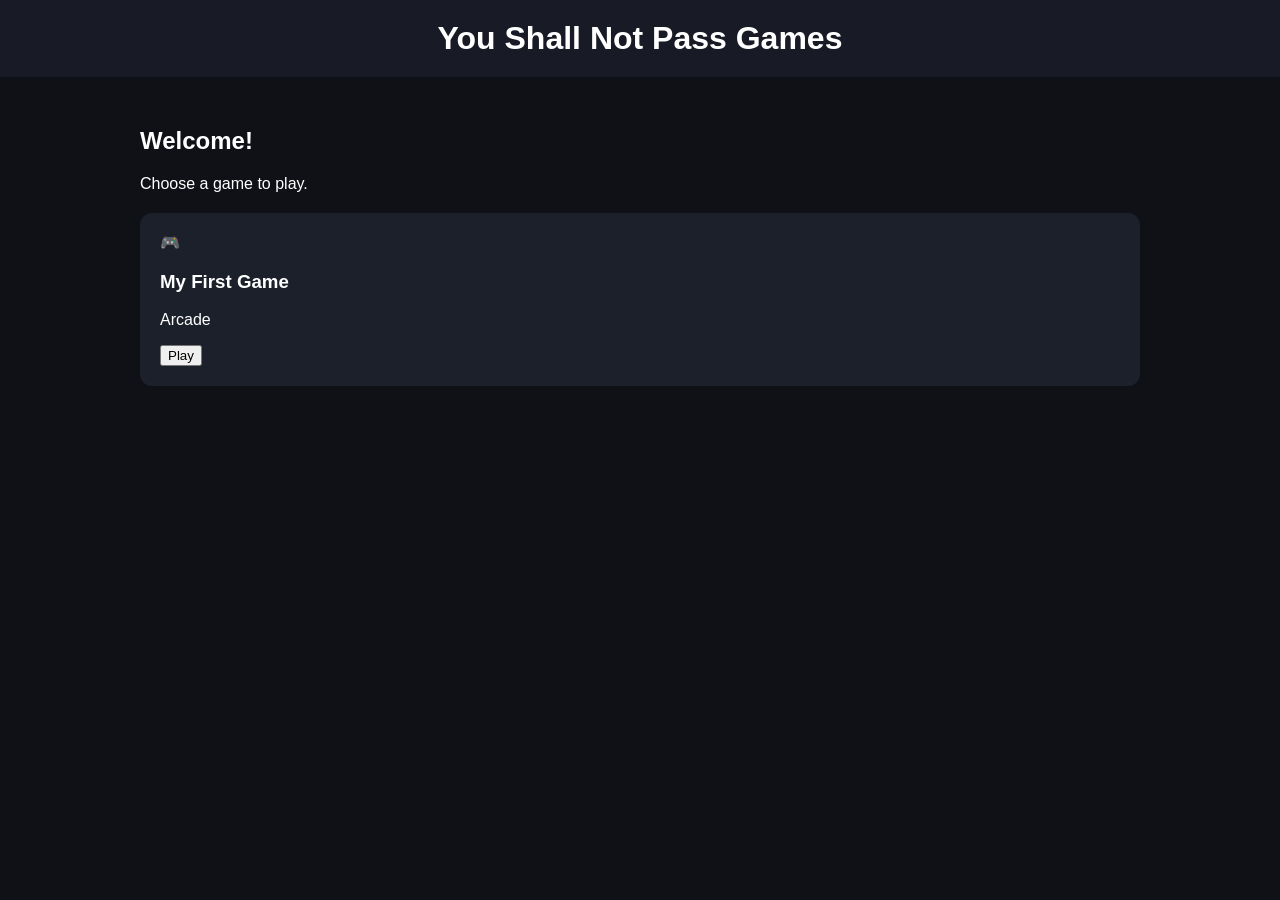
==== index.html @ f9cc908d "Update index.html" ====
<!DOCTYPE html>
<html>
<head>
    <title>You Shall Not Pass Games</title>
    <link rel="stylesheet" href="style.css">
</head>

<body>

    <header>
        <h1>You Shall Not Pass Games</h1>
    </header>

    <main>
        <h2>Welcome!</h2>
        <p>Choose a game to play.</p>

        <div class="game-card">
            <div class="game-image">
                🎮
            </div>

            <h3>My First Game</h3>

            <p>Arcade</p>

            <button>Play</button>
        </div>
    </main>

</body>
</html>
---- style.css ----
body {
    margin: 0;
    font-family: Arial, sans-serif;
    background: #0f1117;
    color: white;
}

header {
    background: #181b25;
    padding: 20px;
    text-align: center;
}

header h1 {
    margin: 0;
    font-size: 32px;
}

main {
    max-width: 1000px;
    margin: auto;
    padding: 30px 20px;
}

.game-card {
    background: #1c202b;
    border-radius: 12px;
    padding: 20px;
    margin-top: 20px;
}
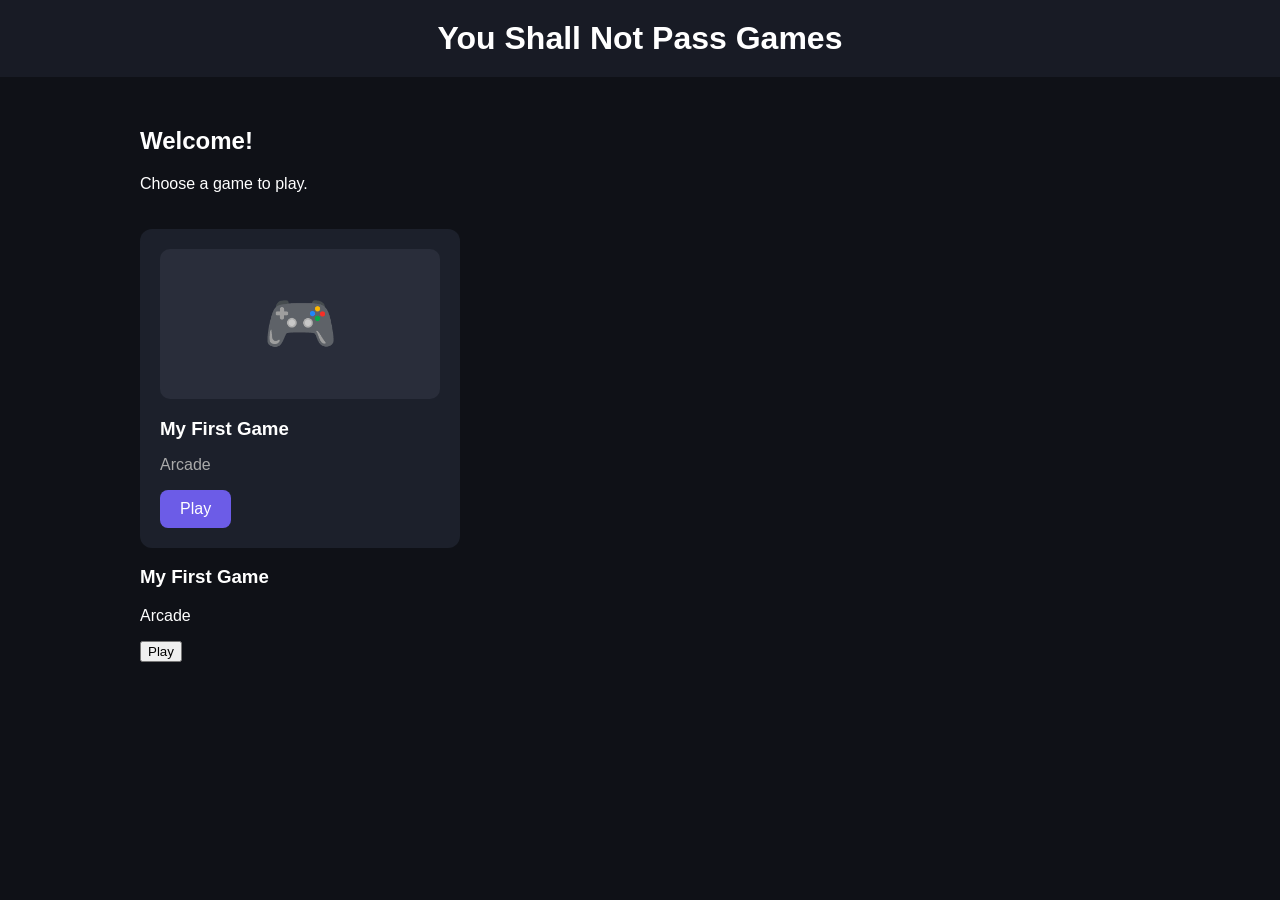
==== commit 16a88afc: "Update index.html" ====
--- a/index.html
+++ b/index.html
@@ -15,11 +15,21 @@
         <h2>Welcome!</h2>
         <p>Choose a game to play.</p>
 
-        <div class="game-card">
-            <div class="game-image">
-                🎮
-            </div>
+<div class="games">
 
+    <div class="game-card">
+        <div class="game-image">
+            🎮
+        </div>
+
+        <h3>My First Game</h3>
+
+        <p>Arcade</p>
+
+        <button>Play</button>
+    </div>
+
+</div>
             <h3>My First Game</h3>
 
             <p>Arcade</p>
--- a/style.css
+++ b/style.css
@@ -21,10 +21,45 @@
     margin: auto;
     padding: 30px 20px;
 }
-
+.games {
+    display: grid;
+    grid-template-columns: repeat(3, 1fr);
+    gap: 20px;
+}
 .game-card {
     background: #1c202b;
     border-radius: 12px;
     padding: 20px;
     margin-top: 20px;
 }
+.game-image {
+    height: 150px;
+    background: #292d3a;
+    border-radius: 10px;
+    display: flex;
+    align-items: center;
+    justify-content: center;
+    font-size: 60px;
+}
+
+.game-card h3 {
+    margin-bottom: 5px;
+}
+
+.game-card p {
+    color: #aaa;
+}
+
+.game-card button {
+    background: #6c5ce7;
+    color: white;
+    border: none;
+    padding: 10px 20px;
+    border-radius: 8px;
+    cursor: pointer;
+    font-size: 16px;
+}
+
+.game-card button:hover {
+    background: #5848c2;
+}
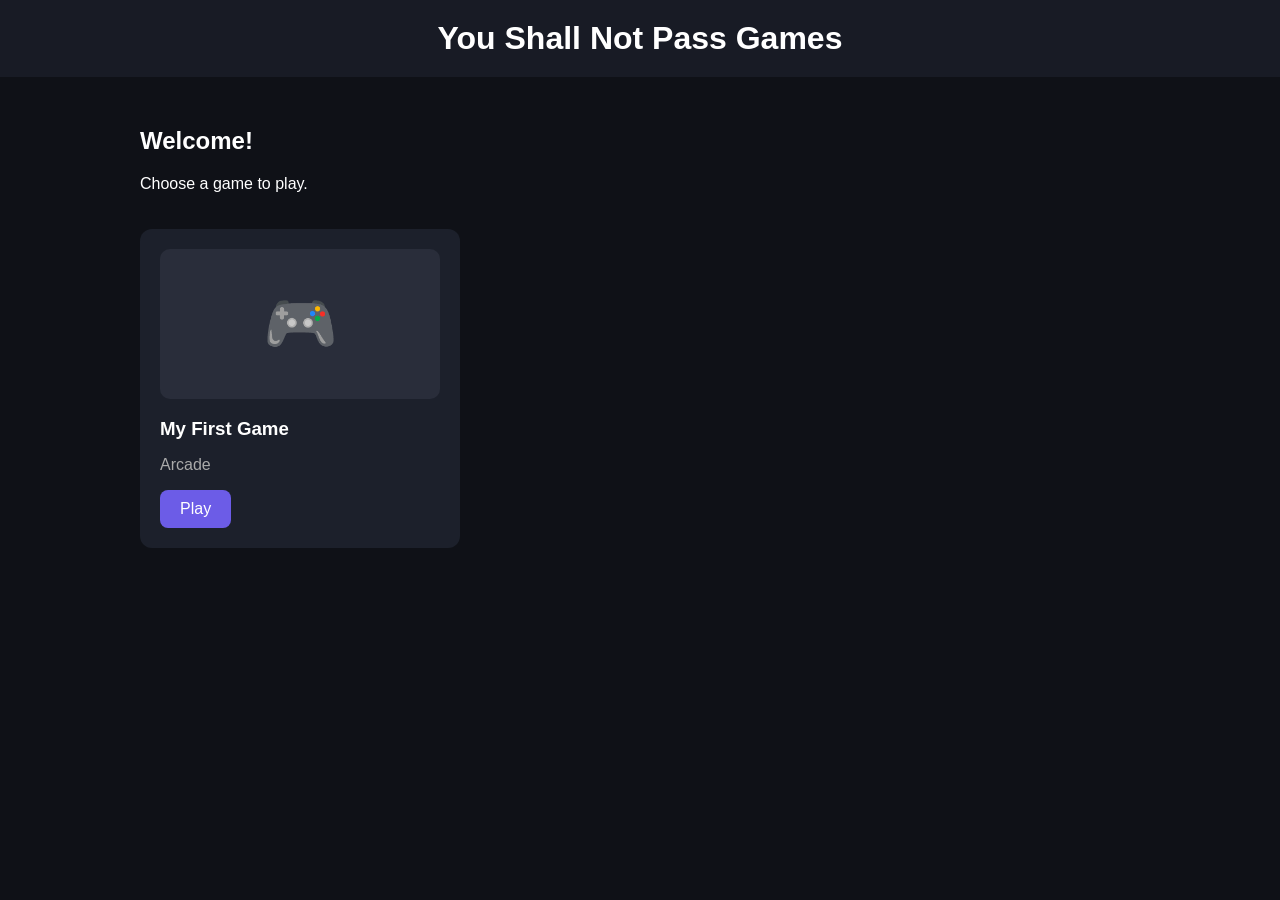
==== commit 59b4e89a: "Update index.html" ====
--- a/index.html
+++ b/index.html
@@ -30,12 +30,7 @@
     </div>
 
 </div>
-            <h3>My First Game</h3>
 
-            <p>Arcade</p>
-
-            <button>Play</button>
-        </div>
     </main>
 
 </body>
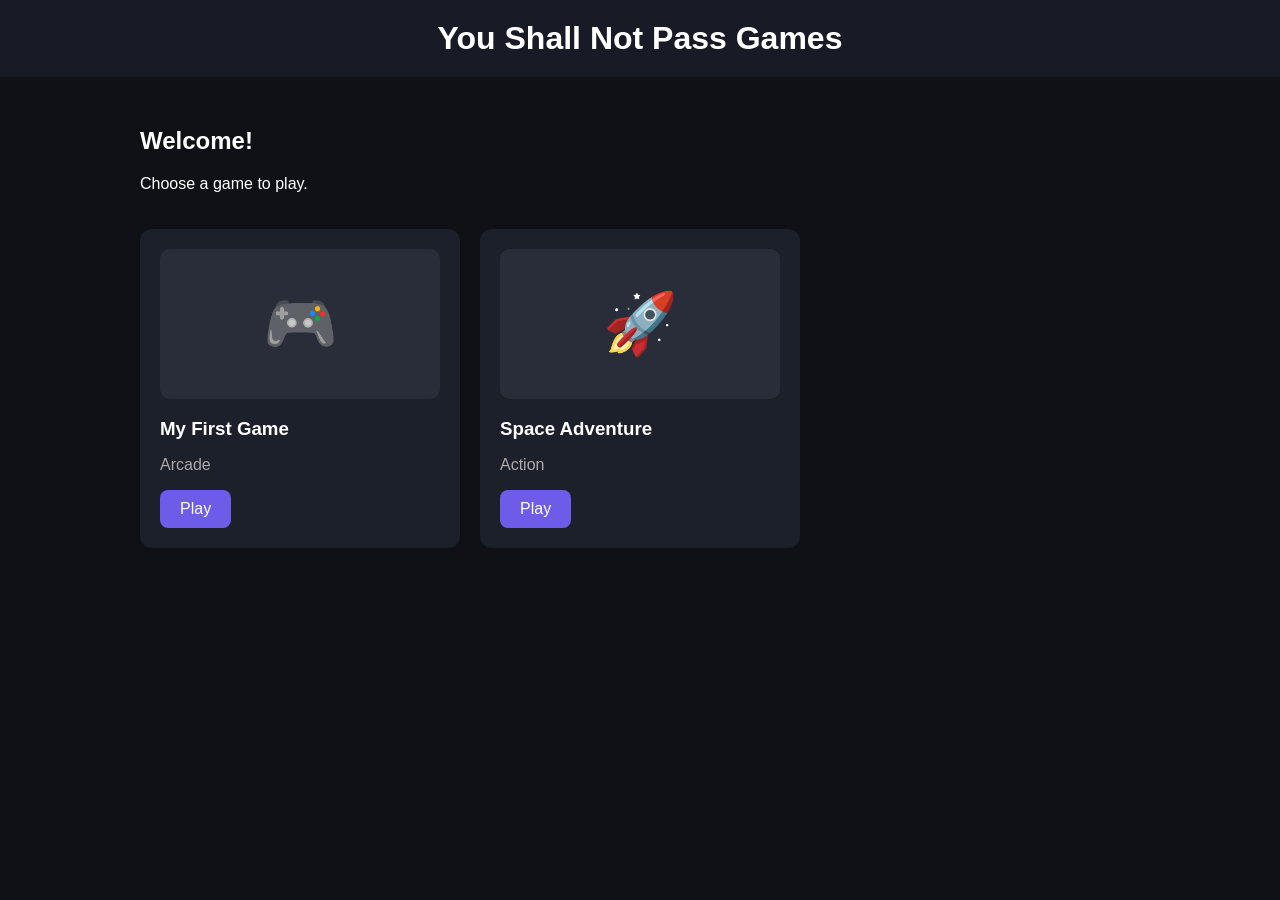
==== commit a7b80308: "Update index.html" ====
--- a/index.html
+++ b/index.html
@@ -28,7 +28,17 @@
 
         <button>Play</button>
     </div>
+<div class="game-card">
+    <div class="game-image">
+        🚀
+    </div>
 
+    <h3>Space Adventure</h3>
+
+    <p>Action</p>
+
+    <button>Play</button>
+</div>
 </div>
 
     </main>
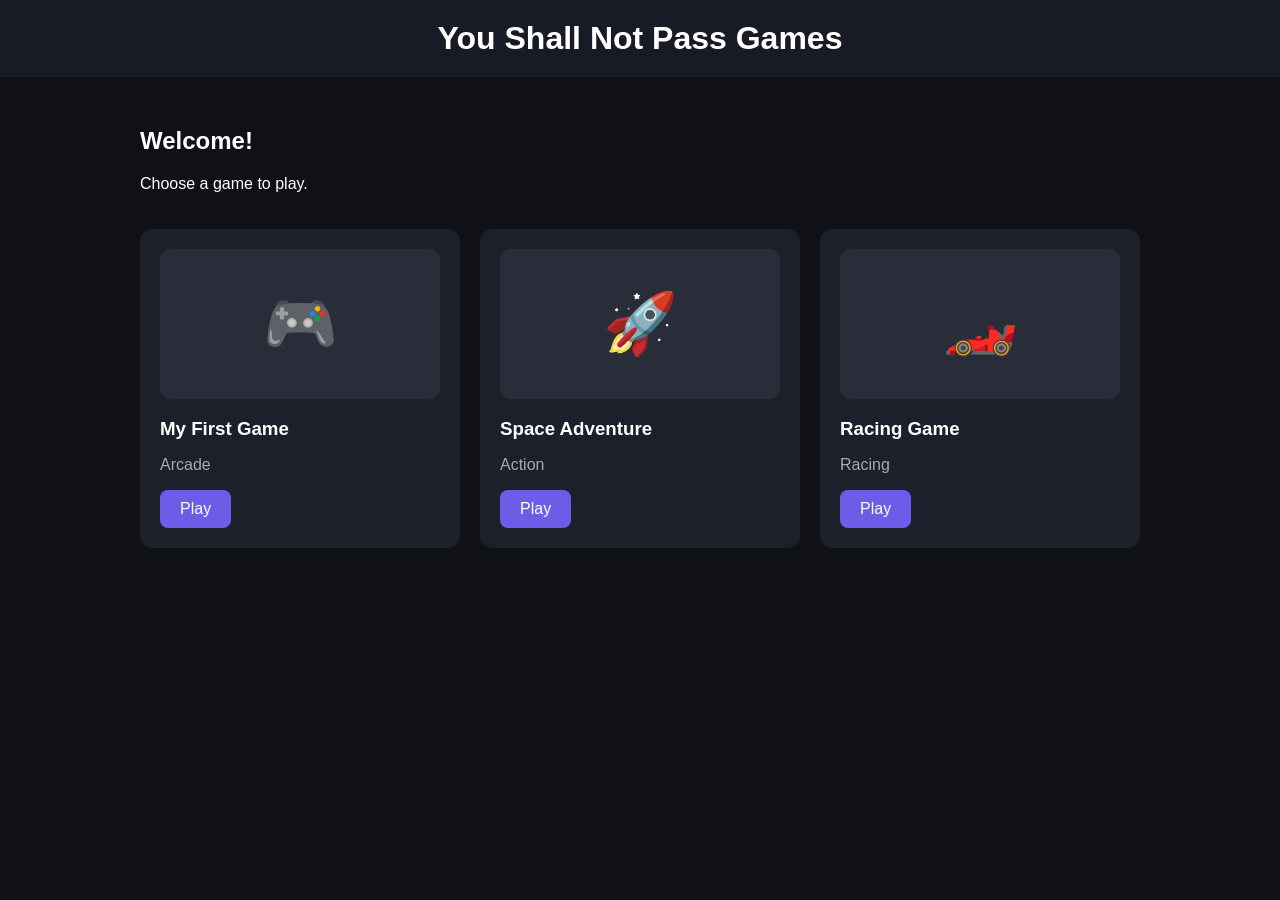
==== commit 5bb8214e: "Update index.html" ====
--- a/index.html
+++ b/index.html
@@ -39,6 +39,17 @@
 
     <button>Play</button>
 </div>
+<div class="game-card">
+    <div class="game-image">
+        🏎️
+    </div>
+
+    <h3>Racing Game</h3>
+
+    <p>Racing</p>
+
+    <button>Play</button>
+</div>
 </div>
 
     </main>
